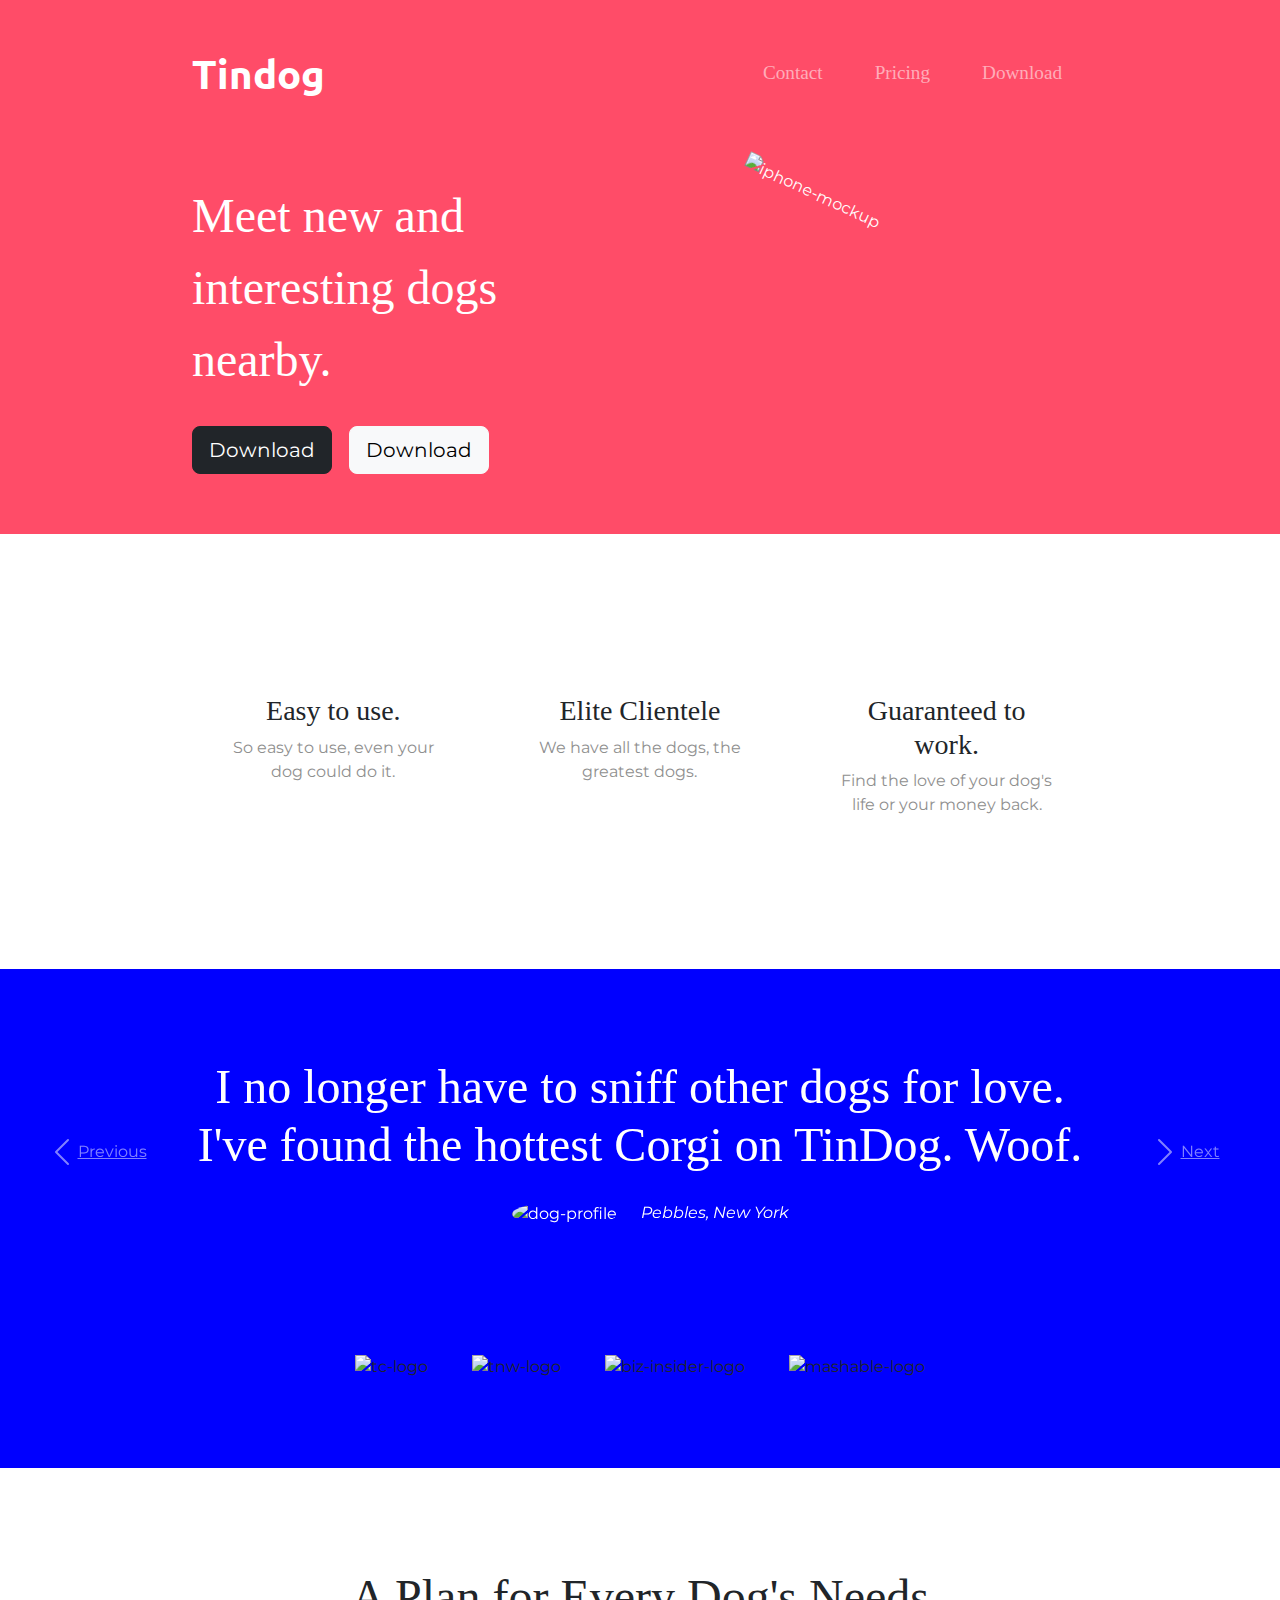
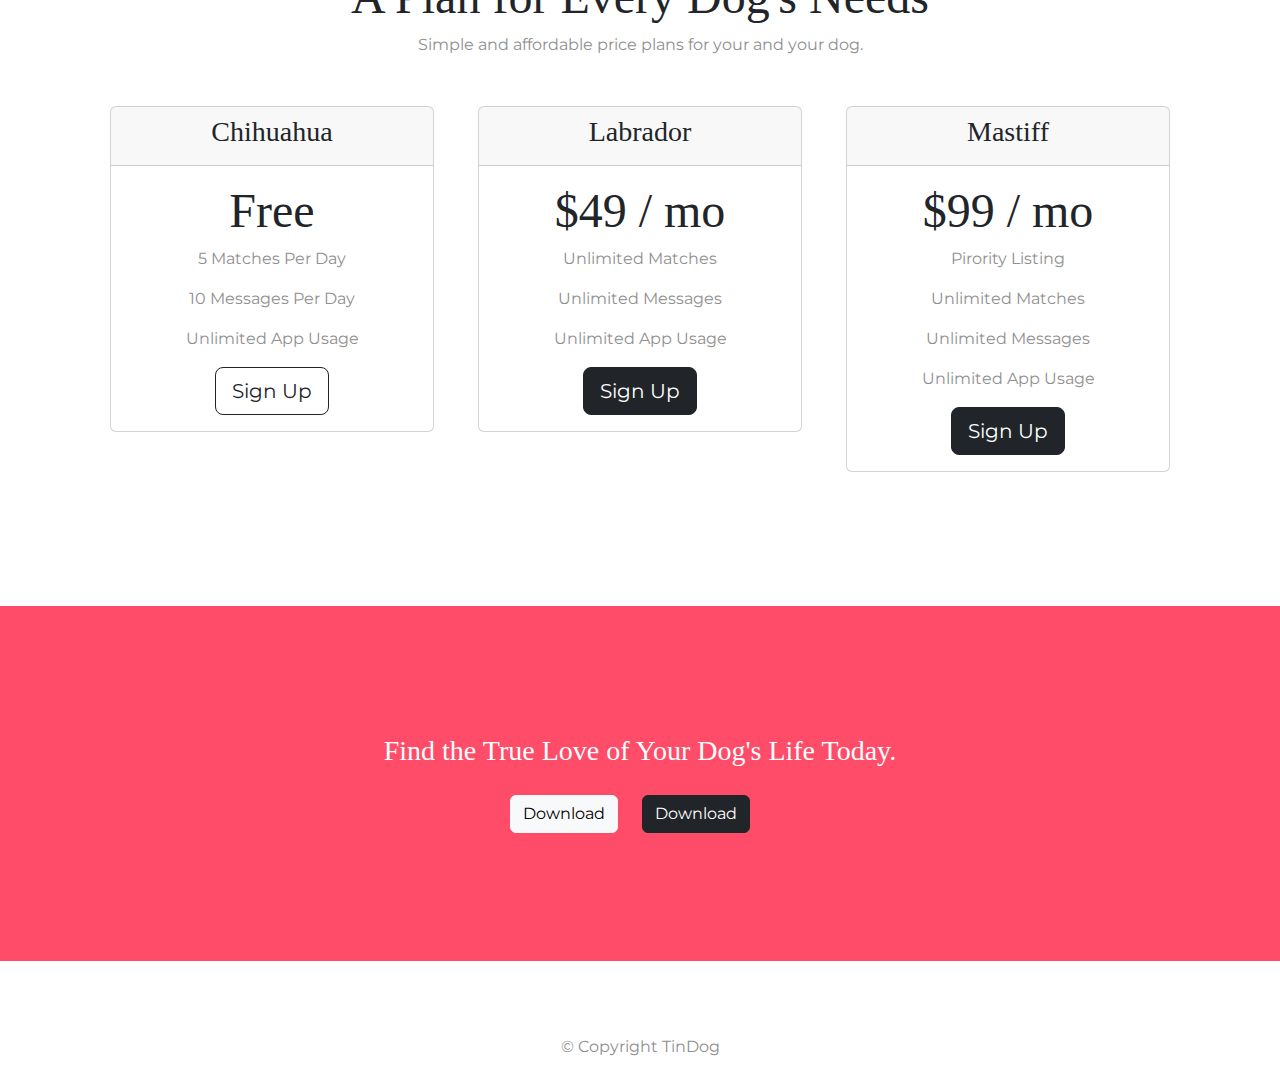
==== index.html @ ae2db8fc "Add files via upload" ====
<!DOCTYPE html>
<html>

<head>
  <meta charset="utf-8">
  <title>TinDog</title>
  <link href="https://fonts.googleapis.com/css2?family=Montserrat&family=Ubuntu:ital,wght@1,300&display=swap" rel="stylesheet">

  <link rel="stylesheet" href="https://cdn.jsdelivr.net/npm/bootstrap@5.2.0-beta1/dist/css/bootstrap.min.css">
  <link rel="stylesheet" href="styles.css">
  <!-- fontawesome -->
  <script src="https://kit.fontawesome.com/c5710e8691.js" crossorigin="anonymous"></script>
  <!-- bootstrap -->
  <script src="https://code.jquery.com/jquery-3.2.1.slim.min.js" integrity="sha384-KJ3o2DKtIkvYIK3UENzmM7KCkRr/rE9/Qpg6aAZGJwFDMVNA/GpGFF93hXpG5KkN" crossorigin="anonymous"></script>
  <script src="https://cdnjs.cloudflare.com/ajax/libs/popper.js/1.12.9/umd/popper.min.js" integrity="sha384-ApNbgh9B+Y1QKtv3Rn7W3mgPxhU9K/ScQsAP7hUibX39j7fakFPskvXusvfa0b4Q" crossorigin="anonymous"></script>
  <script src="https://maxcdn.bootstrapcdn.com/bootstrap/4.0.0/js/bootstrap.min.js" integrity="sha384-JZR6Spejh4U02d8jOt6vLEHfe/JQGiRRSQQxSfFWpi1MquVdAyjUar5+76PVCmYl" crossorigin="anonymous"></script>
  <script src="https://cdn.jsdelivr.net/npm/bootstrap@5.0.2/dist/js/bootstrap.bundle.min.js" integrity="sha384-MrcW6ZMFYlzcLA8Nl+NtUVF0sA7MsXsP1UyJoMp4YLEuNSfAP+JcXn/tWtIaxVXM" crossorigin="anonymous"></script>
  <script src="https://cdn.jsdelivr.net/npm/@popperjs/core@2.9.2/dist/umd/popper.min.js" integrity="sha384-IQsoLXl5PILFhosVNubq5LC7Qb9DXgDA9i+tQ8Zj3iwWAwPtgFTxbJ8NT4GN1R8p" crossorigin="anonymous"></script>
  <script src="https://cdn.jsdelivr.net/npm/bootstrap@5.0.2/dist/js/bootstrap.min.js" integrity="sha384-cVKIPhGWiC2Al4u+LWgxfKTRIcfu0JTxR+EQDz/bgldoEyl4H0zUF0QKbrJ0EcQF" crossorigin="anonymous"></script>
</head>

<body>

  <section id="title">
    <div class="container-fluid">


      <!-- Nav Bar -->
      <nav class="navbar navbar-expand-lg navbar-dark">
        <a class="navbar-brand" href="">Tindog</a>
        <button class="navbar-toggler" type="button" data-bs-toggle="collapse" data-bs-target="#navbarTogglerDemo02" aria-controls="navbarTogglerDemo02" aria-expanded="false" aria-label="Toggle navigation">
          <span class="navbar-toggler-icon"></span>
        </button>
        <div class="collapse navbar-collapse" id="navbarTogglerDemo02">
          <ul class="navbar-nav ms-auto">
            <li class="nav-item">
              <a class="nav-link" href="#footer">Contact</a>
            </li>
            <li class="nav-item">
              <a class="nav-link" href="#pricing">Pricing</a>
            </li>
            <li class="nav-item">
              <a class="nav-link" href="#cta">Download</a>
            </li>
          </ul>
        </div>
      </nav>




      <!-- Title -->

      <div class="row">
        <div class="col-lg-6">
          <h1>Meet new and interesting dogs nearby.</h1>
          <button type="button"  class="btn btn-dark btn-lg download-button"><i class="fa-brands fa-apple"></i> Download</button>
          <button type="button" class="btn btn-light btn-lg download-button"><i class="fa-brands fa-google-play"></i> Download</button>

        </div>
        <div class="col-lg-6">
          <img class="title-image" src="images/iphone6.png" alt="iphone-mockup">
        </div>
      </div>
    </div>

  </section>


  <!-- Features -->

  <section id="features">
    <div class="row">
      <div class="col-lg-4 feature">
        <i class="icon fa-regular fa-circle-check fa-4x"></i>
         <h3>Easy to use.</h3>
         <p>So easy to use, even your dog could do it.</p>
      </div>
      <div class="col-lg-4 feature">
        <i class="icon fa-regular fa-bullseye fa-4x"></i>
        <h3>Elite Clientele</h3>
        <p>We have all the dogs, the greatest dogs.</p>
      </div>
      <div class="col-lg-4 feature">
        <i class="icon fa-regular fa-heart fa-4x"></i>
        <h3>Guaranteed to work.</h3>
        <p>Find the love of your dog's life or your money back.</p>

      </div>
    </div>



  </section>


  <!-- Testimonials -->

<section id="testimonials">
  <div id="testinomial-carousal" class="carousel slide" data-ride="false">
    <div class="carousel-inner">
      <div class="carousel-item active">
        <h2>I no longer have to sniff other dogs for love. I've found the hottest Corgi on TinDog. Woof.</h2>
        <img class="testimonial-image" src="images/dog-img.jpg" alt="dog-profile">
        <em>Pebbles, New York</em>

      </div>
      <div class="carousel-item">
        <h2 class="testimonial-text">My dog used to be so lonely, but with TinDog's help, they've found the love of their life. I think.</h2>
        <img class="testimonial-image" src="images/lady-img.jpg" alt="lady-profile">
        <em>Beverly, Illinois</em>
      </div>

    </div>
    <a class="carousel-control-prev" href="#testinomial-carousal" role="button" data-slide="prev">
      <span class="carousel-control-prev-icon"></span>
      <span class="sr-only">Previous</span>
    </a>
    <a class="carousel-control-next" href="#testinomial-carousal" role="button" data-slide="next">
      <span class="carousel-control-next-icon"></span>
      <span class="sr-only">Next</span>
    </a>
  </div>




</section>


  <!-- Press -->

  <section id="press">
    <img class="press-logo" src="images/techcrunch.png" alt="tc-logo">
    <img class="press-logo" src="images/tnw.png" alt="tnw-logo">
    <img class="press-logo" src="images/bizinsider.png" alt="biz-insider-logo">
    <img class="press-logo" src="images/mashable.png" alt="mashable-logo">

  </section>

  <!-- Pricing -->

  <section id="pricing">

    <h2>A Plan for Every Dog's Needs</h2>
    <p>Simple and affordable price plans for your and your dog.</p>

  <div class="row">
    <div class="pricing-column col-lg-4 col-md-6">

   <div class="card">
     <div class="card-header">
      <h3>Chihuahua</h3>

     </div>
     <div class="card-body">
       <h2>Free</h2>
       <p>5 Matches Per Day</p>
       <p>10 Messages Per Day</p>
       <p>Unlimited App Usage</p>
       <button class="btn btn-lg btn-block btn-outline-dark" type="button">Sign Up</button>

     </div>


   </div>
 </div>
 <div class="pricing-column col-lg-4 col-md-6">
   <div class="card">
     <div class="card-header">
       <h3>Labrador</h3>
     </div>
     <div class="card-body">
       <h2>$49 / mo</h2>
       <p>Unlimited Matches</p>
       <p>Unlimited Messages</p>
       <p>Unlimited App Usage</p>
       <button class="btn btn-lg btn-block btn-dark"type="button">Sign Up</button>
     </div>
   </div>


   </div>

   <div class="pricing-column col-lg-4">
   <div class="card">
     <div class="card-header">
       <h3>Mastiff</h3>
     </div>
     <div class="card-body">
       <h2>$99 / mo</h2>
       <p>Pirority Listing</p>
       <p>Unlimited Matches</p>
       <p>Unlimited Messages</p>
       <p>Unlimited App Usage</p>
       <button class="btn btn-lg btn-block btn-dark"type="button">Sign Up</button>
     </div>


   </div>
 </div>
 </div>







  </section>


  <!-- Call to Action -->

  <section id="cta">

    <h3>Find the True Love of Your Dog's Life Today.</h3>
    <button class="last-button btn btn-light" type="button"><i class="fa-brands fa-apple"></i> Download</button>
    <button class="last-button btn btn-dark" type="button"><i class="fa-brands fa-google-play"></i> Download</button>

  </section>


  <!-- Footer -->

  <footer id="footer">
    <i class="footer-icon fa-brands fa-twitter"></i>
    <i class="footer-icon fa-brands fa-facebook"></i>
    <i class="footer-icon fa-brands fa-instagram"></i>

    <p>© Copyright TinDog</p>

  </footer>


</body>

</html>
---- styles.css ----
#title {
  background-color: #ff4c68;
  color: #fff;
}
h1 {
  font-family: "Montserrat-black";
  font-size: 3rem;
  line-height: 1.5;
}
.container-fluid {
  padding: 3% 15%;
}
body {
  font-family: "Montserrat";
}
.navbar-brand {
  font-family: "Ubuntu";
  font-size: 2.5rem;
  font-weight: bold;
}
.navbar {
  padding: 0 0 4.5rem 0;
}
.nav-item {
  padding: 0 18px;
}
.nav-link {
  font-size: 1.2rem;
  font-family: "Montserrat-light";
}

/* custom class */
.download-button {
  margin: 5% 3% 5% 0;
}
.title-image {
  width: 60%;
  transform: rotate(25deg);
  position: relative;
  left: 20%;

}

#features {
  padding: 7% 15%;
  background-color: white;

}
.feature {
  text-align: center;
  padding: 5%;
}
h3 {
  font-family: "Montserrat-bold";
}
p {
  color: #8f8f8f;
}
.icon {
  color: blue;
  margin: 3rem;
}
.icon:hover {
  color: red;
}
#testimonials {

  text-align: center;
  background-color: blue;
  color: #fff;
}
h2 {
  font-family: Montserrat-bold;
  font-size: 3rem;
}
.testimonial-image {
  width: 10%;
  border-radius: 100%;
  margin: 20px;
}
#press {
  background-color: blue;
  text-align: center;
  padding-bottom: 3%;
}
.press-logo {
  width: 15%;
  margin: 20px 20px 50px;
}
.carousel-item {
  padding: 7% 15%;

}
#pricing {
  padding: 100px;
  text-align: center;
}
.pricing-column {
  padding: 3% 2%;
}
@media (max-width: 1028px){
  .title-image {
    position: static;
    transform: rotate(0);
  #title {
    text-align: center;
  }
  }


}
#cta {
  background-color: #ff4c68;
  text-align: center;
  padding: 10%;
  color: white;
}
.last-button {
  margin: 20px 20px 0 0;
}
#footer {
  text-align: center;
  padding-top: 50px;
}
.footer-icon {
  margin: 0 20px 20px 0;
}
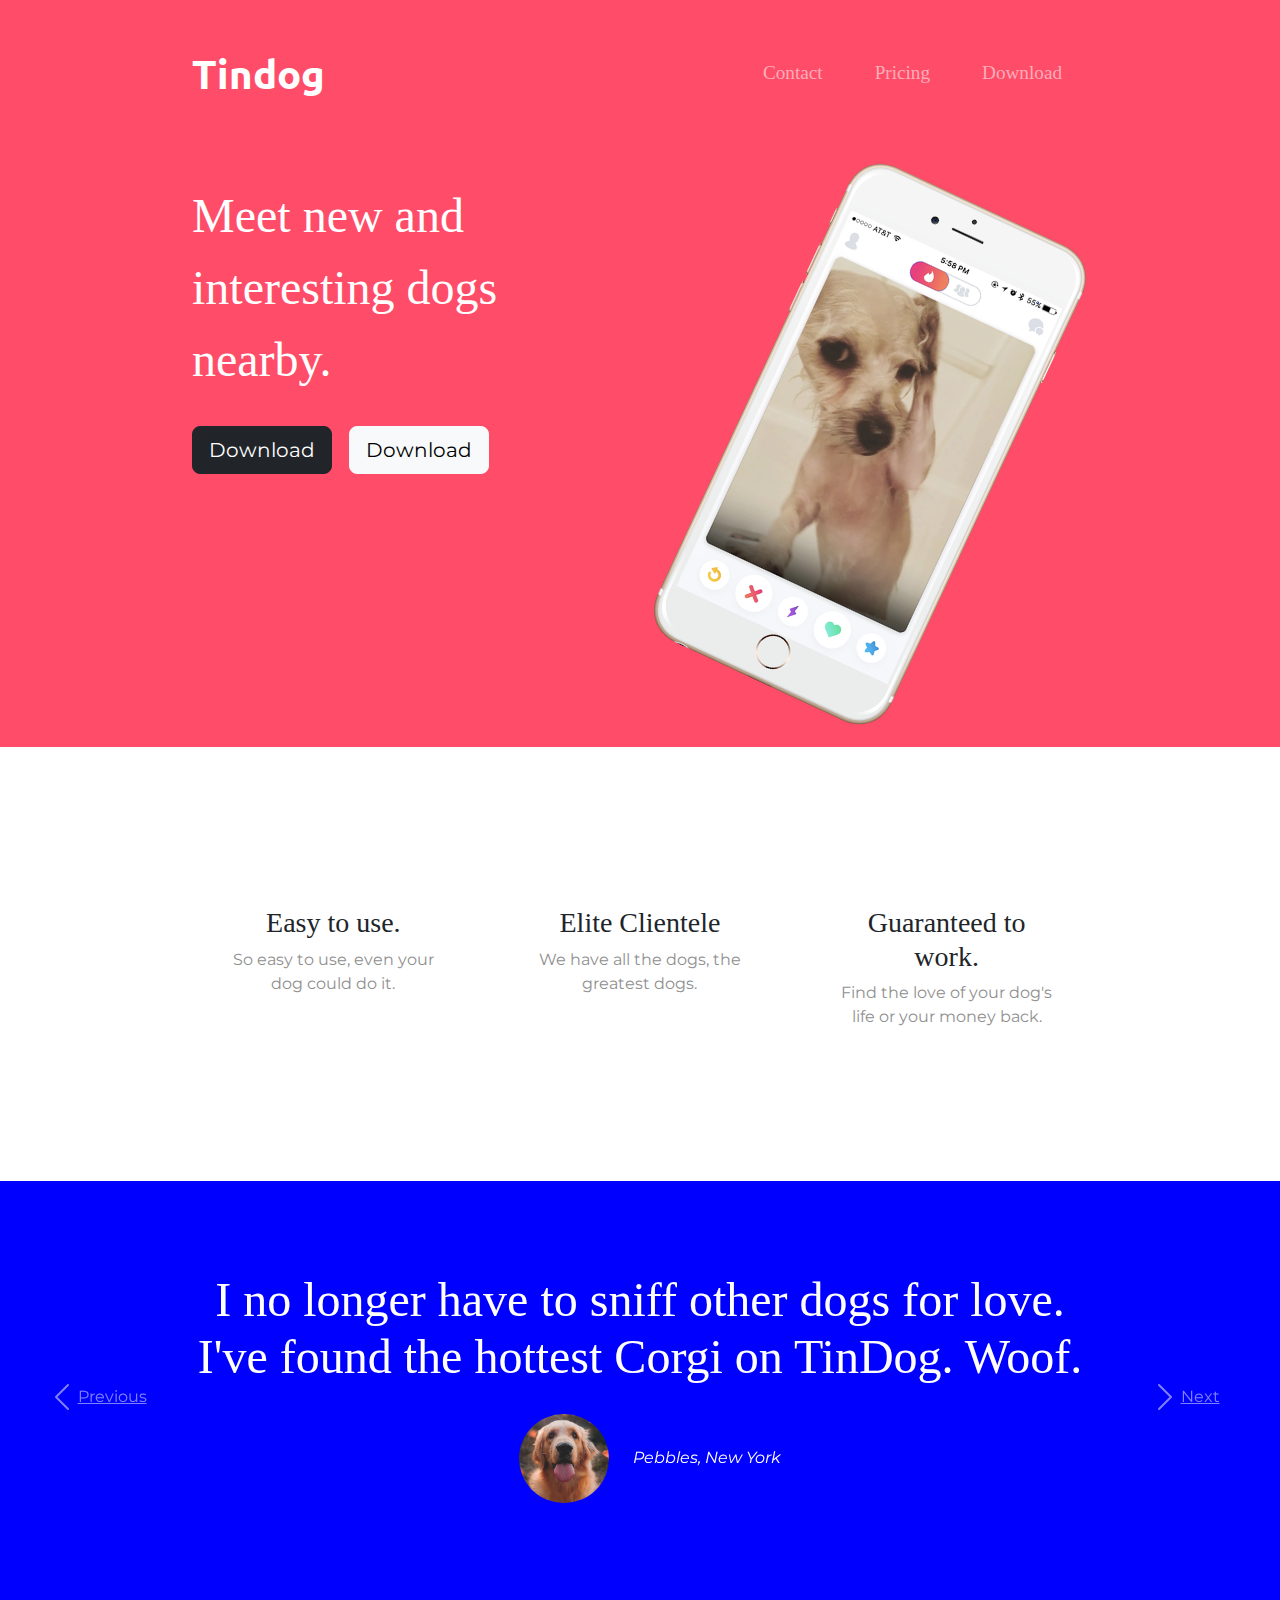
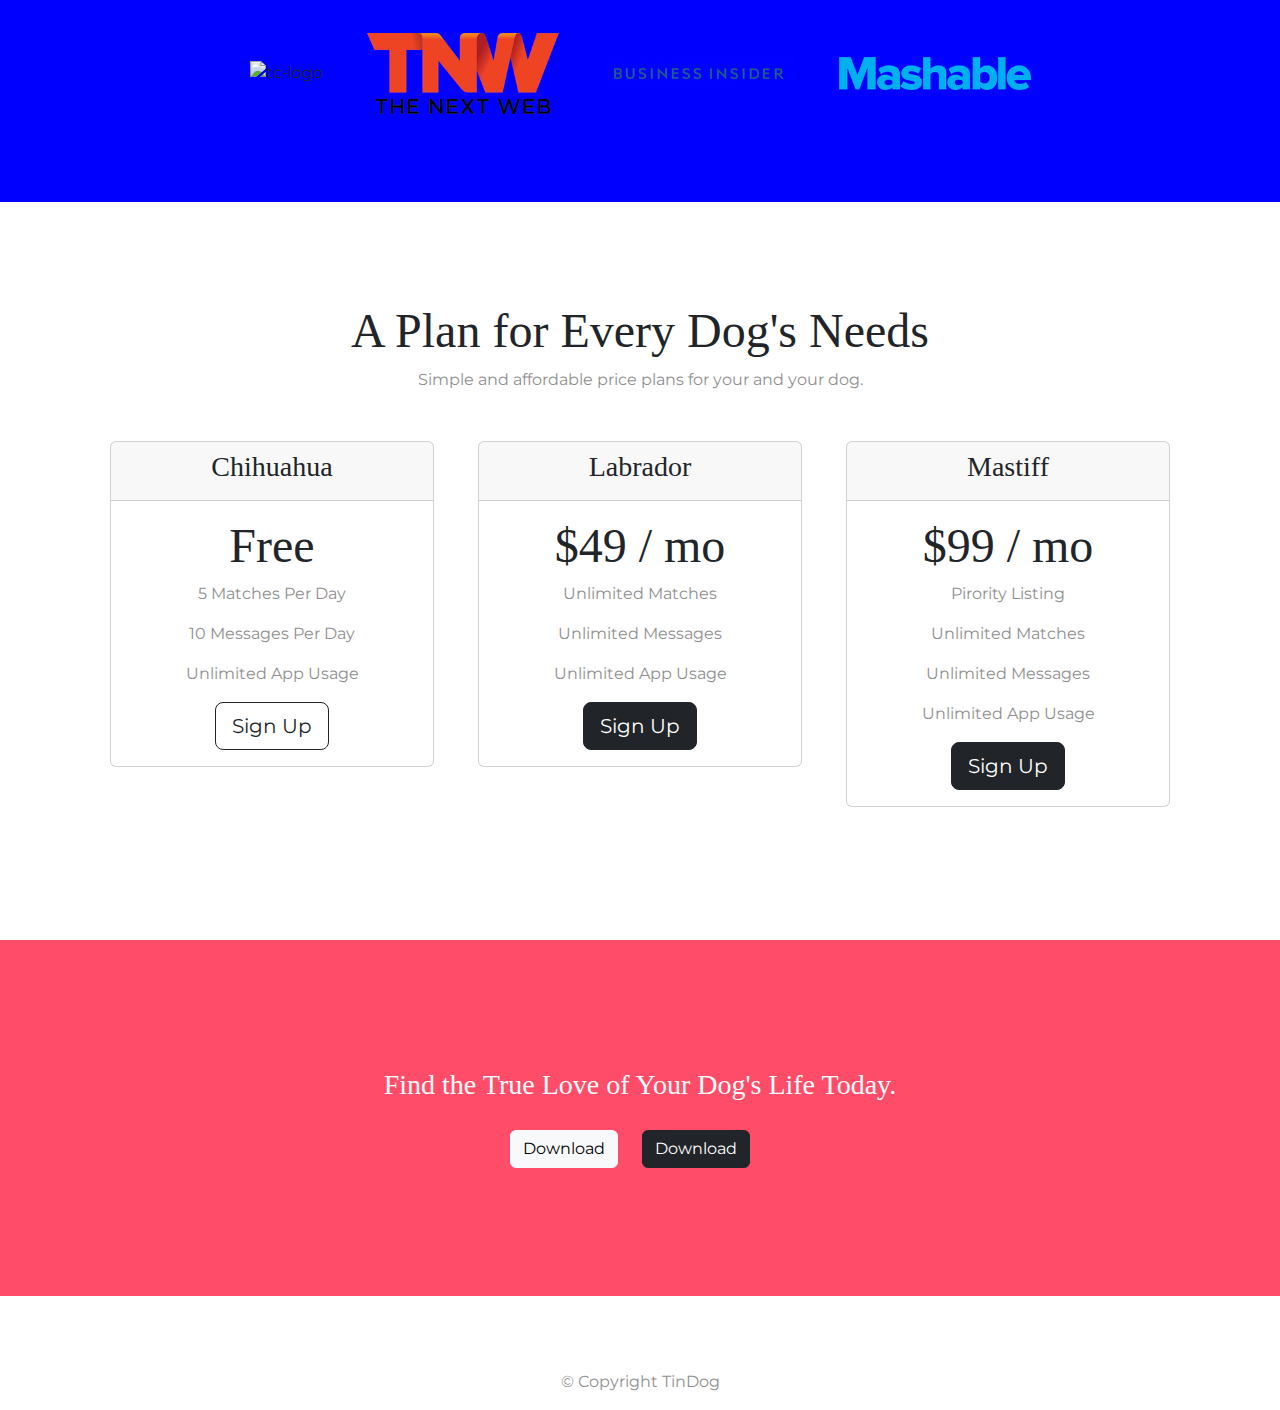
==== commit 12775c1c: "Update index.html" ====
--- a/index.html
+++ b/index.html
@@ -59,7 +59,7 @@
 
         </div>
         <div class="col-lg-6">
-          <img class="title-image" src="images/iphone6.png" alt="iphone-mockup">
+          <img class="title-image" src="iphone6.png" alt="iphone-mockup">
         </div>
       </div>
     </div>
@@ -101,13 +101,13 @@
     <div class="carousel-inner">
       <div class="carousel-item active">
         <h2>I no longer have to sniff other dogs for love. I've found the hottest Corgi on TinDog. Woof.</h2>
-        <img class="testimonial-image" src="images/dog-img.jpg" alt="dog-profile">
+        <img class="testimonial-image" src="dog-img.jpg" alt="dog-profile">
         <em>Pebbles, New York</em>
 
       </div>
       <div class="carousel-item">
         <h2 class="testimonial-text">My dog used to be so lonely, but with TinDog's help, they've found the love of their life. I think.</h2>
-        <img class="testimonial-image" src="images/lady-img.jpg" alt="lady-profile">
+        <img class="testimonial-image" src="lady-img.jpg" alt="lady-profile">
         <em>Beverly, Illinois</em>
       </div>
 
@@ -131,10 +131,10 @@
   <!-- Press -->
 
   <section id="press">
-    <img class="press-logo" src="images/techcrunch.png" alt="tc-logo">
-    <img class="press-logo" src="images/tnw.png" alt="tnw-logo">
-    <img class="press-logo" src="images/bizinsider.png" alt="biz-insider-logo">
-    <img class="press-logo" src="images/mashable.png" alt="mashable-logo">
+    <img class="press-logo" src="techcrunch.png" alt="tc-logo">
+    <img class="press-logo" src="tnw.png" alt="tnw-logo">
+    <img class="press-logo" src="bizinsider.png" alt="biz-insider-logo">
+    <img class="press-logo" src="mashable.png" alt="mashable-logo">
 
   </section>
 
